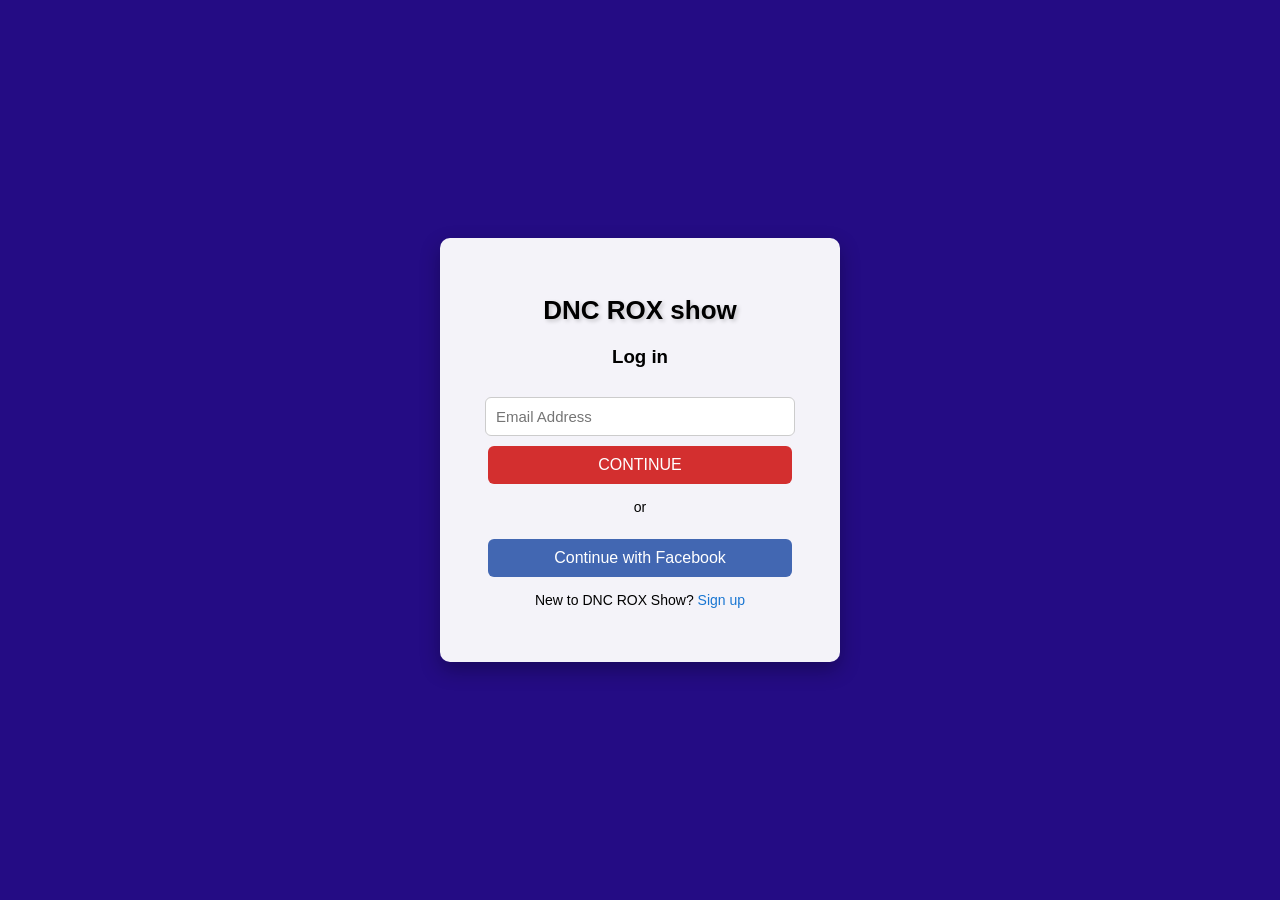
==== index.html @ 38db9d31 "Add files via upload" ====
<!DOCTYPE html>
<html lang="en">
<head>
  <meta charset="UTF-8">
  <meta name="viewport" content="width=device-width, initial-scale=1.0">
  <title>DNC ROX Show - Login</title>
  <style>
    body {
      margin: 0;
      font-family: Arial, sans-serif;
      background: rgb(36, 12, 132);
      height: 100vh;
      display: flex;
      justify-content: center;
      align-items: center;
    }

    .login-box {
      background: rgba(255, 255, 255, 0.95);
      padding: 40px;
      border-radius: 10px;
      box-shadow: 0 8px 20px rgba(0, 0, 0, 0.3);
      text-align: center;
      width: 320px;
    }

    h1 {
      font-size: 26px;
      color: #000;
      margin-bottom: 20px;
      text-shadow: 2px 2px 4px rgba(0,0,0,0.2);
    }

    input[type="email"] {
      width: 90%;
      padding: 10px;
      margin: 10px 0;
      border: 1px solid #ccc;
      border-radius: 6px;
      font-size: 15px;
    }

    .btn {
      width: 95%;
      padding: 10px;
      border: none;
      border-radius: 6px;
      font-size: 16px;
      cursor: pointer;
      transition: 0.3s;
    }

    .continue-btn {
      background-color: #d32f2f;
      color: white;
    }

    .continue-btn:hover {
      background-color: #b71c1c;
      transform: scale(1.03);
    }

    .fb-btn {
      background-color: #4267B2;
      color: white;
      margin-top: 10px;
    }

    .fb-btn:hover {
      background-color: #365899;
      transform: scale(1.03);
    }

    p {
      margin-top: 15px;
      font-size: 14px;
    }

    a {
      color: #1976d2;
      text-decoration: none;
    }

    a:hover {
      text-decoration: underline;
    }

    .error {
      color: red;
      font-size: 13px;
      display: none;
    }
  </style>
</head>
<body>

  <div class="login-box">
    <h1>DNC ROX show</h1>
    <h3>Log in</h3>
    <input type="email" id="email" placeholder="Email Address" required>
    <p class="error" id="error-msg">Please enter a valid email address!</p>

    <button class="btn continue-btn" onclick="goHome()">CONTINUE</button>
    <p>or</p>
    <button class="btn fb-btn" onclick="facebookRedirect()">Continue with Facebook</button>

    <p>New to DNC ROX Show? <a href="#">Sign up</a></p>
  </div>

  <script>
    const continueBtn = document.getElementById('continueBtn');
    const emailField = document.getElementById('email');
    const errorMsg = document.getElementById('error-msg');

    continueBtn.addEventListener('click', function() {
      const emailValue = emailField.value.trim();
      const emailPattern = /^[^ ]+@[^ ]+\.[a-z]{2,3}$/;

      if (!emailValue.match(emailPattern)) {
        errorMsg.style.display = 'block';
        emailField.style.borderColor = 'red';
      } else {
        errorMsg.style.display = 'none';
        emailField.style.borderColor = '#ccc';
        alert("Login successful for " + emailValue);
        // redirect example:
        // window.location.href = "dashboard.html";
      }
    });
    function goHome() {
        window.location.href="home.html";
    }

    function facebookRedirect() {
      window.location.href = "https://www.facebook.com/";
    }
  </script>

</body>
</html>
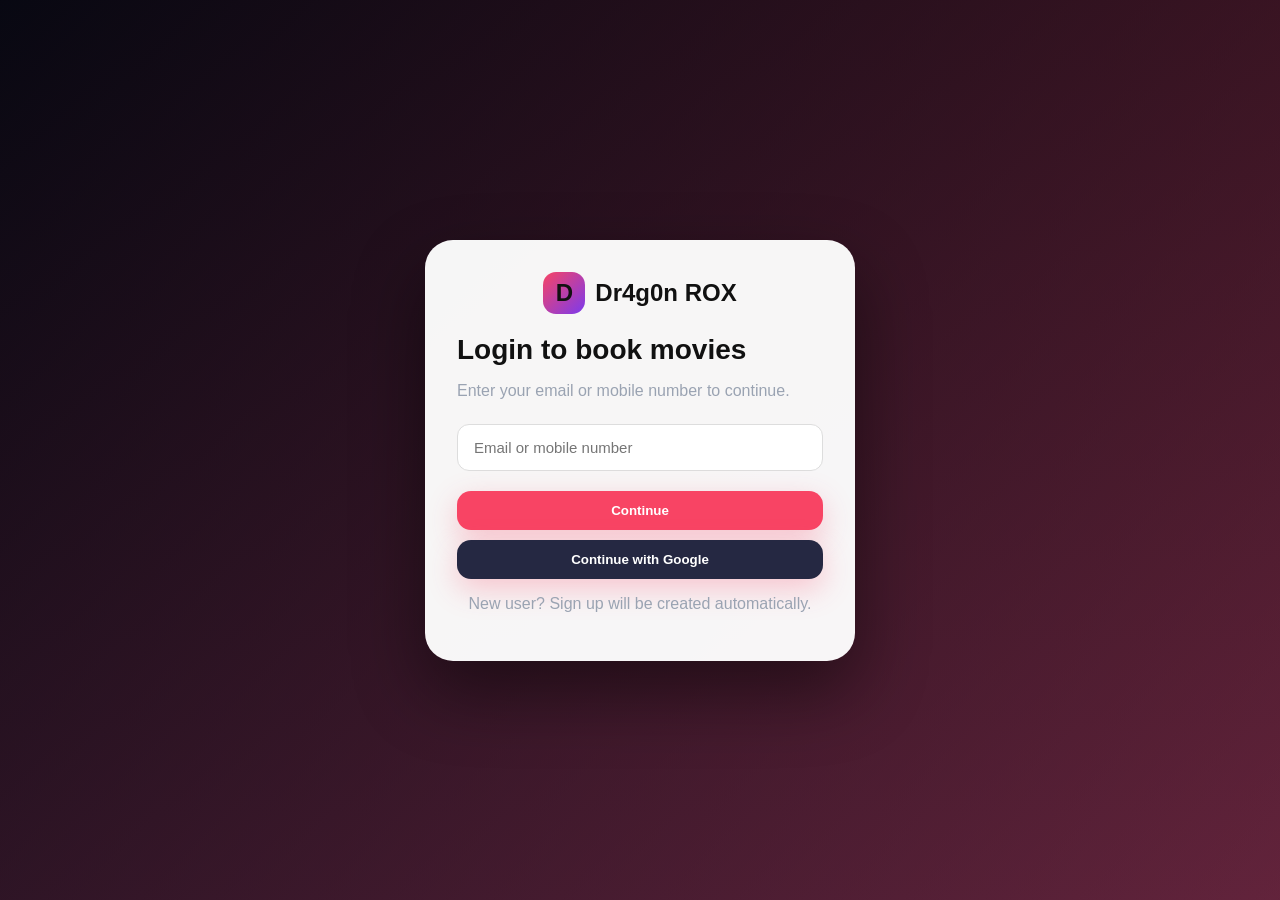
==== commit d89971e5: "Add files via upload" ====
--- a/index.html
+++ b/index.html
@@ -1,140 +1 @@
-<!DOCTYPE html>
-<html lang="en">
-<head>
-  <meta charset="UTF-8">
-  <meta name="viewport" content="width=device-width, initial-scale=1.0">
-  <title>DNC ROX Show - Login</title>
-  <style>
-    body {
-      margin: 0;
-      font-family: Arial, sans-serif;
-      background: rgb(36, 12, 132);
-      height: 100vh;
-      display: flex;
-      justify-content: center;
-      align-items: center;
-    }
-
-    .login-box {
-      background: rgba(255, 255, 255, 0.95);
-      padding: 40px;
-      border-radius: 10px;
-      box-shadow: 0 8px 20px rgba(0, 0, 0, 0.3);
-      text-align: center;
-      width: 320px;
-    }
-
-    h1 {
-      font-size: 26px;
-      color: #000;
-      margin-bottom: 20px;
-      text-shadow: 2px 2px 4px rgba(0,0,0,0.2);
-    }
-
-    input[type="email"] {
-      width: 90%;
-      padding: 10px;
-      margin: 10px 0;
-      border: 1px solid #ccc;
-      border-radius: 6px;
-      font-size: 15px;
-    }
-
-    .btn {
-      width: 95%;
-      padding: 10px;
-      border: none;
-      border-radius: 6px;
-      font-size: 16px;
-      cursor: pointer;
-      transition: 0.3s;
-    }
-
-    .continue-btn {
-      background-color: #d32f2f;
-      color: white;
-    }
-
-    .continue-btn:hover {
-      background-color: #b71c1c;
-      transform: scale(1.03);
-    }
-
-    .fb-btn {
-      background-color: #4267B2;
-      color: white;
-      margin-top: 10px;
-    }
-
-    .fb-btn:hover {
-      background-color: #365899;
-      transform: scale(1.03);
-    }
-
-    p {
-      margin-top: 15px;
-      font-size: 14px;
-    }
-
-    a {
-      color: #1976d2;
-      text-decoration: none;
-    }
-
-    a:hover {
-      text-decoration: underline;
-    }
-
-    .error {
-      color: red;
-      font-size: 13px;
-      display: none;
-    }
-  </style>
-</head>
-<body>
-
-  <div class="login-box">
-    <h1>DNC ROX show</h1>
-    <h3>Log in</h3>
-    <input type="email" id="email" placeholder="Email Address" required>
-    <p class="error" id="error-msg">Please enter a valid email address!</p>
-
-    <button class="btn continue-btn" onclick="goHome()">CONTINUE</button>
-    <p>or</p>
-    <button class="btn fb-btn" onclick="facebookRedirect()">Continue with Facebook</button>
-
-    <p>New to DNC ROX Show? <a href="#">Sign up</a></p>
-  </div>
-
-  <script>
-    const continueBtn = document.getElementById('continueBtn');
-    const emailField = document.getElementById('email');
-    const errorMsg = document.getElementById('error-msg');
-
-    continueBtn.addEventListener('click', function() {
-      const emailValue = emailField.value.trim();
-      const emailPattern = /^[^ ]+@[^ ]+\.[a-z]{2,3}$/;
-
-      if (!emailValue.match(emailPattern)) {
-        errorMsg.style.display = 'block';
-        emailField.style.borderColor = 'red';
-      } else {
-        errorMsg.style.display = 'none';
-        emailField.style.borderColor = '#ccc';
-        alert("Login successful for " + emailValue);
-        // redirect example:
-        // window.location.href = "dashboard.html";
-      }
-    });
-    function goHome() {
-        window.location.href="home.html";
-    }
-
-    function facebookRedirect() {
-      window.location.href = "https://www.facebook.com/";
-    }
-  </script>
-
-</body>
-</html>
+<!doctype html><html><head><meta charset="utf-8"><meta name="viewport" content="width=device-width,initial-scale=1"><title>Dr4g0n ROX Login</title><link rel="stylesheet" href="assets/css/style.css"></head><body><div class="login-wrap"><div class="login-box"><div class="brand"><span class="logo">D</span><span>Dr4g0n ROX</span></div><h2>Login to book movies</h2><p class="muted">Enter your email or mobile number to continue.</p><input id="user" placeholder="Email or mobile number"><button class="btn" style="width:100%;margin-top:12px" onclick="login()">Continue</button><button class="btn secondary" style="width:100%;margin-top:10px" onclick="login()">Continue with Google</button><p style="text-align:center" class="muted">New user? Sign up will be created automatically.</p></div></div><script>function login(){const v=document.getElementById('user').value.trim();if(!v){alert('Enter email or mobile number');return}localStorage.setItem('dr4g0nUser',v);location.href='home.html'}</script></body></html>
--- a/assets/css/style.css
+++ b/assets/css/style.css
@@ -0,0 +1 @@
+:root{--bg:#080812;--card:#111323;--muted:#9aa3b2;--text:#f7f7fb;--brand:#f84464;--brand2:#ff6b6b;--line:#26293d;--green:#22c55e;--yellow:#facc15;--red:#ef4444}*{box-sizing:border-box}body{margin:0;font-family:Inter,Segoe UI,Arial,sans-serif;background:linear-gradient(180deg,#070711,#121226);color:var(--text)}a{text-decoration:none;color:inherit}.container{width:min(1180px,92%);margin:auto}.nav{position:sticky;top:0;z-index:50;background:rgba(8,8,18,.86);backdrop-filter:blur(16px);border-bottom:1px solid var(--line)}.nav-inner{display:flex;align-items:center;justify-content:space-between;padding:14px 0}.brand{display:flex;gap:10px;align-items:center;font-size:24px;font-weight:900}.logo{width:42px;height:42px;border-radius:13px;background:linear-gradient(135deg,var(--brand),#7c3aed);display:grid;place-items:center}.nav-links{display:flex;gap:20px;color:#d8dbea}.btn{border:0;border-radius:14px;padding:12px 18px;background:var(--brand);color:#fff;font-weight:800;cursor:pointer;box-shadow:0 10px 30px rgba(248,68,100,.28)}.btn.secondary{background:#252842}.btn.ghost{background:transparent;border:1px solid var(--line)}.hero{padding:46px 0 26px}.hero-card{border:1px solid var(--line);border-radius:32px;min-height:380px;background:linear-gradient(90deg,rgba(0,0,0,.78),rgba(0,0,0,.25)),url('https://images.unsplash.com/photo-1489599849927-2ee91cede3ba?auto=format&fit=crop&w=1600&q=80') center/cover;display:flex;align-items:end;padding:38px;overflow:hidden}.hero h1{font-size:54px;margin:0 0 10px}.hero p{color:#dbe1ef;font-size:18px;max-width:650px}.search{display:flex;gap:12px;background:#fff;border-radius:18px;padding:10px;margin-top:-32px;box-shadow:0 20px 50px rgba(0,0,0,.4);position:relative}.search input,.select,input,select{width:100%;padding:14px 16px;border:1px solid #ddd;border-radius:12px;font-size:15px}.search input{border:0;color:#111}.section{padding:28px 0}.title-row{display:flex;align-items:center;justify-content:space-between;margin-bottom:18px}h2{margin:0;font-size:28px}.grid{display:grid;grid-template-columns:repeat(4,1fr);gap:20px}.movie{background:var(--card);border:1px solid var(--line);border-radius:22px;overflow:hidden;transition:.25s}.movie:hover{transform:translateY(-6px);box-shadow:0 18px 45px rgba(0,0,0,.35)}.poster{height:345px;background-size:cover;background-position:center}.movie-body{padding:14px}.badge{display:inline-flex;padding:6px 10px;border-radius:999px;background:#24283e;color:#e3e8ff;font-size:12px;font-weight:800}.rating{color:#ffcc4d;font-weight:900}.chips{display:flex;gap:10px;flex-wrap:wrap}.chip{background:#1b1e32;border:1px solid var(--line);padding:10px 14px;border-radius:999px;color:#d9def0}.page-head{padding:36px 0;background:#101225;border-bottom:1px solid var(--line)}.detail{display:grid;grid-template-columns:310px 1fr;gap:32px;align-items:start}.detail-poster{height:460px;border-radius:26px;background-size:cover;background-position:center;border:1px solid var(--line)}.info-card,.card{background:rgba(17,19,35,.92);border:1px solid var(--line);border-radius:24px;padding:22px}.info-card h1{font-size:42px;margin:0 0 12px}.muted{color:var(--muted)}.theatre{display:flex;justify-content:space-between;gap:20px;align-items:center;margin-bottom:14px}.times{display:flex;gap:10px;flex-wrap:wrap}.time{border:1px solid #284c35;color:#86efac;background:#112015;padding:10px 14px;border-radius:12px;font-weight:800;cursor:pointer}.layout{max-width:860px;margin:auto}.screen{margin:22px auto 36px;height:44px;border-radius:50%;border-top:5px solid #d1d5db;text-align:center;color:#cbd5e1;padding-top:18px}.seat-grid{display:grid;gap:10px;justify-content:center}.seat-row{display:flex;align-items:center;gap:9px}.row-name{width:26px;color:#cbd5e1;font-weight:800}.seat{width:36px;height:34px;border-radius:9px;border:1px solid #334155;background:#1f2937;color:#e5e7eb;display:grid;place-items:center;font-size:12px;cursor:pointer}.seat.booked{background:#7f1d1d;color:#fecaca;cursor:not-allowed}.seat.selected{background:#facc15;color:#111827}.summary{position:sticky;bottom:0;background:rgba(8,8,18,.92);backdrop-filter:blur(15px);border-top:1px solid var(--line);padding:14px 0;margin-top:25px}.pay-grid{display:grid;grid-template-columns:280px 1fr;gap:22px}.pay-tab{display:block;width:100%;text-align:left;margin-bottom:10px;background:#171a2e;border:1px solid var(--line);border-radius:14px;padding:14px;color:#fff}.pay-tab.active{background:var(--brand)}.ticket{max-width:720px;margin:30px auto;background:#fff;color:#111;border-radius:26px;overflow:hidden}.ticket-top{background:linear-gradient(135deg,var(--brand),#7c3aed);color:#fff;padding:24px}.ticket-body{padding:24px;display:grid;grid-template-columns:1fr 190px;gap:20px}.qr{background:#fff;border:8px solid #f3f4f6;border-radius:18px;padding:10px}.footer{margin-top:45px;padding:35px 0;border-top:1px solid var(--line);color:#9ca3af}.login-wrap{min-height:100vh;display:grid;place-items:center;background:linear-gradient(135deg,rgba(8,8,18,.8),rgba(248,68,100,.35)),url('https://images.unsplash.com/photo-1524985069026-dd778a71c7b4?auto=format&fit=crop&w=1600&q=80') center/cover}.login-box{width:min(430px,92%);background:rgba(255,255,255,.96);color:#111;border-radius:28px;padding:32px;box-shadow:0 30px 70px rgba(0,0,0,.45)}.login-box .brand{color:#111;justify-content:center;margin-bottom:20px}.login-box input{margin:8px 0}.row{display:flex;gap:12px}.hide{display:none}@media(max-width:900px){.grid{grid-template-columns:repeat(2,1fr)}.detail,.pay-grid,.ticket-body{grid-template-columns:1fr}.hero h1{font-size:38px}.nav-links{display:none}.poster{height:290px}}@media(max-width:520px){.grid{grid-template-columns:1fr}.hero-card{padding:24px}.search{display:block}.search .btn{width:100%;margin-top:8px}.seat{width:30px;height:30px;font-size:10px}}
